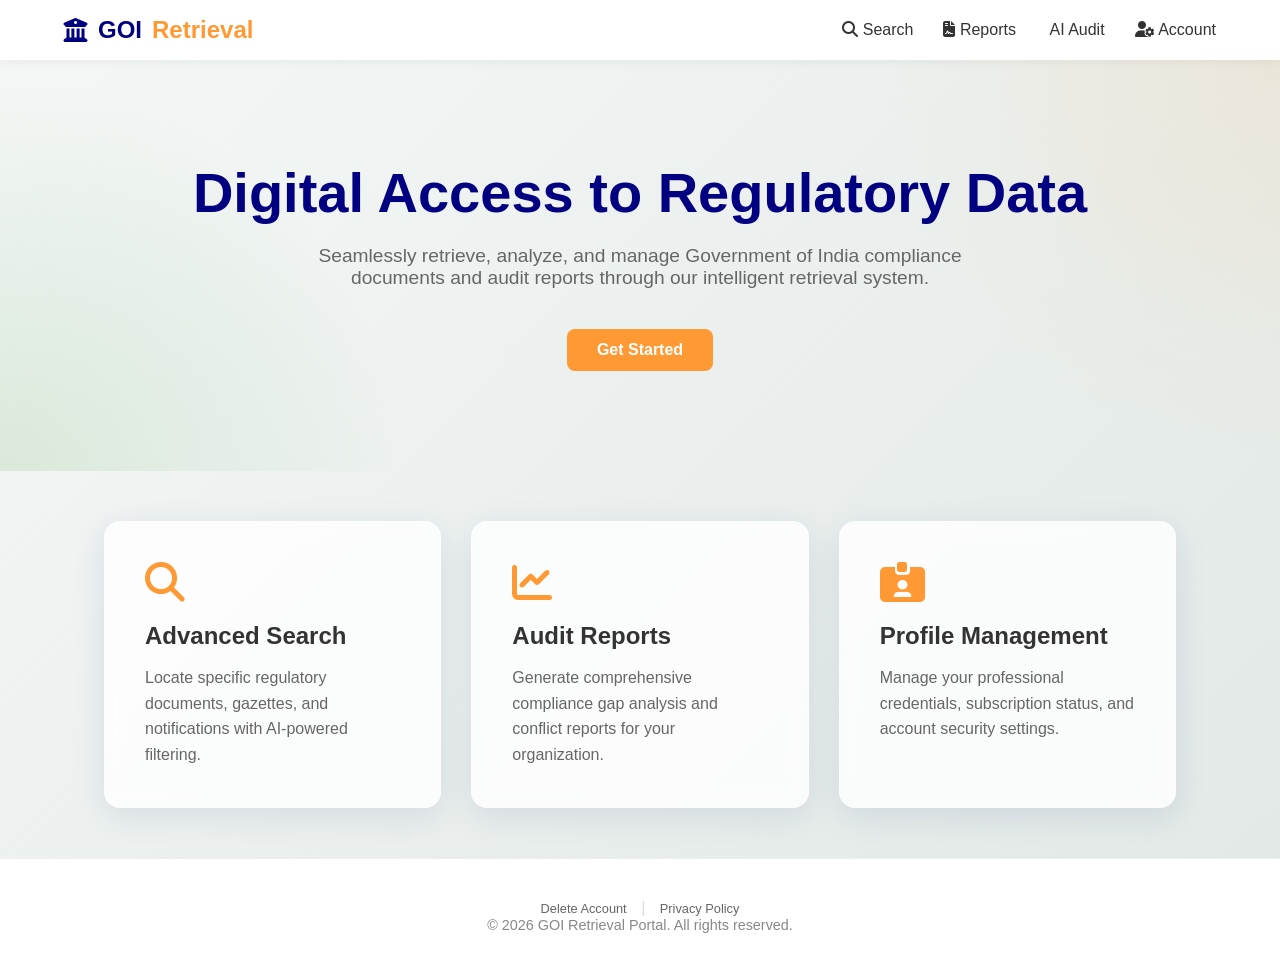
==== index.html @ 14712843 "Initial commit: GOI Retrieval Landing Page and Delete Account Flow" ====
<!DOCTYPE html>
<html lang="en">
<head>
    <meta charset="UTF-8">
    <meta name="viewport" content="width=device-width, initial-scale=1.0">
    <title>GOI Retrieval - Compliance & Regulatory Framework</title>
    <meta name="description" content="Access government of India's regulatory frameworks, audit reports, and compliance tools with ease.">
    <link rel="stylesheet" href="styles.css">
    <link rel="stylesheet" href="https://cdnjs.cloudflare.com/ajax/libs/font-awesome/6.4.0/css/all.min.css">
</head>
<body>
    <header>
        <a href="index.html" class="logo">
            <i class="fa-solid fa-building-columns"></i>
            GOI <span>Retrieval</span>
        </a>
        <nav>
            <ul>
                <li><a href="#"><i class="fa-solid fa-magnifying-glass"></i> Search</a></li>
                <li><a href="#"><i class="fa-solid fa-file-contract"></i> Reports</a></li>
                <li><a href="#"><i class="fa-solid fa-shield-check"></i> AI Audit</a></li>
                <li><a href="delete-account.html"><i class="fa-solid fa-user-gear"></i> Account</a></li>
            </ul>
        </nav>
    </header>

    <main>
        <section class="hero">
            <h1>Digital Access to Regulatory Data</h1>
            <p>Seamlessly retrieve, analyze, and manage Government of India compliance documents and audit reports through our intelligent retrieval system.</p>
            <div class="search-container">
                <!-- Search bar would go here in a full app -->
                <button class="btn btn-primary">Get Started</button>
            </div>
        </section>

        <section class="dashboard-grid">
            <div class="card glass">
                <i class="fa-solid fa-search"></i>
                <h3>Advanced Search</h3>
                <p>Locate specific regulatory documents, gazettes, and notifications with AI-powered filtering.</p>
            </div>
            <div class="card glass">
                <i class="fa-solid fa-chart-line"></i>
                <h3>Audit Reports</h3>
                <p>Generate comprehensive compliance gap analysis and conflict reports for your organization.</p>
            </div>
            <div class="card glass">
                <i class="fa-solid fa-id-card-clip"></i>
                <h3>Profile Management</h3>
                <p>Manage your professional credentials, subscription status, and account security settings.</p>
            </div>
        </section>
    </main>

    <footer>
        <div class="footer-links">
            <a href="delete-account.html" style="color: #666; text-decoration: none; font-size: 0.8rem; margin: 0 10px;">Delete Account</a>
            <span style="color: #ddd;">|</span>
            <a href="#" style="color: #666; text-decoration: none; font-size: 0.8rem; margin: 0 10px;">Privacy Policy</a>
        </div>
        <p>&copy; 2026 GOI Retrieval Portal. All rights reserved.</p>
    </footer>

    <script src="script.js"></script>
</body>
</html>
---- styles.css ----
:root {
    --primary: #FF9933; /* Saffron */
    --secondary: #138808; /* Green */
    --accent: #000080; /* Navy Blue */
    --background: #f4f7f6;
    --text: #333333;
    --white: #ffffff;
    --error: #e74c3c;
    --card-bg: rgba(255, 255, 255, 0.8);
    --shadow: 0 8px 32px 0 rgba(31, 38, 135, 0.1);
    --glass-border: rgba(255, 255, 255, 0.18);
}

* {
    margin: 0;
    padding: 0;
    box-sizing: border-box;
    font-family: 'Inter', -apple-system, BlinkMacSystemFont, 'Segoe UI', Roboto, sans-serif;
}

body {
    background: linear-gradient(135deg, #f4f7f6 0%, #e1e8e5 100%);
    color: var(--text);
    min-height: 100vh;
    display: flex;
    flex-direction: column;
}

/* Glassmorphism Utility */
.glass {
    background: var(--card-bg);
    backdrop-filter: blur(8px);
    -webkit-backdrop-filter: blur(8px);
    border: 1px solid var(--glass-border);
    border-radius: 16px;
    box-shadow: var(--shadow);
}

/* Header & Navigation */
header {
    background: var(--white);
    padding: 1rem 5%;
    display: flex;
    justify-content: space-between;
    align-items: center;
    position: sticky;
    top: 0;
    z-index: 1000;
    box-shadow: 0 2px 10px rgba(0,0,0,0.05);
}

.logo {
    display: flex;
    align-items: center;
    gap: 10px;
    font-size: 1.5rem;
    font-weight: 700;
    color: var(--accent);
    text-decoration: none;
}

.logo span {
    color: var(--primary);
}

nav ul {
    display: flex;
    list-style: none;
    gap: 30px;
}

nav a {
    text-decoration: none;
    color: var(--text);
    font-weight: 500;
    transition: color 0.3s;
}

nav a:hover {
    color: var(--primary);
}

/* Hero Section */
.hero {
    padding: 100px 5%;
    text-align: center;
    background: radial-gradient(circle at top right, rgba(255, 153, 51, 0.1), transparent 400px),
                radial-gradient(circle at bottom left, rgba(19, 136, 8, 0.1), transparent 400px);
}

.hero h1 {
    font-size: 3.5rem;
    margin-bottom: 20px;
    color: var(--accent);
}

.hero p {
    font-size: 1.2rem;
    color: #666;
    max-width: 700px;
    margin: 0 auto 40px;
}

/* Dashboard Cards */
.dashboard-grid {
    display: grid;
    grid-template-columns: repeat(auto-fit, minmax(300px, 1fr));
    gap: 30px;
    padding: 50px 5%;
    max-width: 1200px;
    margin: 0 auto;
}

.card {
    padding: 40px;
    transition: transform 0.3s, box-shadow 0.3s;
    cursor: pointer;
    text-decoration: none;
    color: inherit;
}

.card:hover {
    transform: translateY(-10px);
    box-shadow: 0 15px 45px rgba(0,0,0,0.1);
}

.card i {
    font-size: 2.5rem;
    color: var(--primary);
    margin-bottom: 20px;
    display: block;
}

.card h3 {
    font-size: 1.5rem;
    margin-bottom: 15px;
}

.card p {
    color: #666;
    line-height: 1.6;
}

/* Delete Account Page */
.container-sm {
    max-width: 600px;
    width: 90%;
    margin: 80px auto;
    padding: 40px;
}

.warning-box {
    background: rgba(231, 76, 60, 0.1);
    border-left: 5px solid var(--error);
    padding: 20px;
    margin-bottom: 30px;
    border-radius: 4px;
}

.form-group {
    margin-bottom: 25px;
}

.form-group label {
    display: block;
    margin-bottom: 8px;
    font-weight: 600;
}

input[type="text"], input[type="email"], textarea {
    width: 100%;
    padding: 12px 16px;
    border: 1px solid #ddd;
    border-radius: 8px;
    font-size: 1rem;
    transition: border-color 0.3s;
}

input:focus, textarea:focus {
    outline: none;
    border-color: var(--primary);
}

.btn {
    display: inline-block;
    padding: 12px 30px;
    border-radius: 8px;
    font-weight: 600;
    text-decoration: none;
    cursor: pointer;
    transition: all 0.3s;
    border: none;
    font-size: 1rem;
}

.btn-primary {
    background: var(--primary);
    color: white;
}

.btn-primary:hover {
    background: #e68a00;
}

.btn-danger {
    background: var(--error);
    color: white;
    width: 100%;
}

.btn-danger:hover {
    background: #c0392b;
}

.confirmation-input {
    background: #fff8f8;
    border-color: var(--error) !important;
}

/* Footer */
footer {
    margin-top: auto;
    padding: 40px 5%;
    text-align: center;
    background: #fff;
    border-top: 1px solid #eee;
}

footer p {
    color: #888;
    font-size: 0.9rem;
}

@media (max-width: 768px) {
    .hero h1 { font-size: 2.5rem; }
    nav ul { display: none; } /* Mobile menu would go here */
}
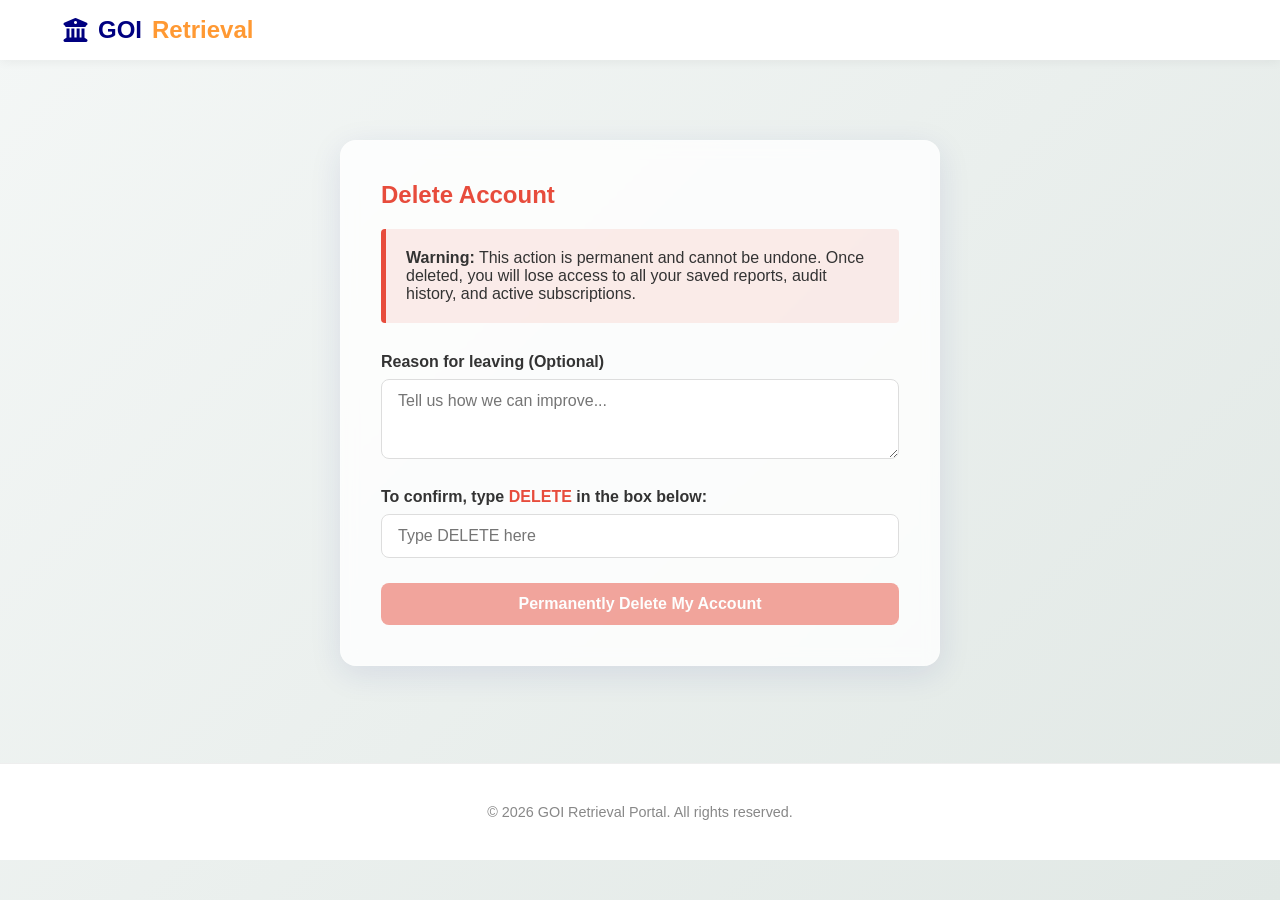
==== commit 6791bfb1: "Renamed delete-account.html to index.html to fix 404 on GitHub Pages root URL" ====
--- a/index.html
+++ b/index.html
@@ -3,62 +3,41 @@
 <head>
     <meta charset="UTF-8">
     <meta name="viewport" content="width=device-width, initial-scale=1.0">
-    <title>GOI Retrieval - Compliance & Regulatory Framework</title>
-    <meta name="description" content="Access government of India's regulatory frameworks, audit reports, and compliance tools with ease.">
+    <title>Delete Account - GOI Retrieval</title>
     <link rel="stylesheet" href="styles.css">
     <link rel="stylesheet" href="https://cdnjs.cloudflare.com/ajax/libs/font-awesome/6.4.0/css/all.min.css">
 </head>
 <body>
     <header>
-        <a href="index.html" class="logo">
+        <div class="logo">
             <i class="fa-solid fa-building-columns"></i>
             GOI <span>Retrieval</span>
-        </a>
-        <nav>
-            <ul>
-                <li><a href="#"><i class="fa-solid fa-magnifying-glass"></i> Search</a></li>
-                <li><a href="#"><i class="fa-solid fa-file-contract"></i> Reports</a></li>
-                <li><a href="#"><i class="fa-solid fa-shield-check"></i> AI Audit</a></li>
-                <li><a href="delete-account.html"><i class="fa-solid fa-user-gear"></i> Account</a></li>
-            </ul>
-        </nav>
+        </div>
     </header>
 
-    <main>
-        <section class="hero">
-            <h1>Digital Access to Regulatory Data</h1>
-            <p>Seamlessly retrieve, analyze, and manage Government of India compliance documents and audit reports through our intelligent retrieval system.</p>
-            <div class="search-container">
-                <!-- Search bar would go here in a full app -->
-                <button class="btn btn-primary">Get Started</button>
+    <main class="container-sm glass">
+        <h2 style="margin-bottom: 20px; color: var(--error);">Delete Account</h2>
+        
+        <div class="warning-box">
+            <p><strong>Warning:</strong> This action is permanent and cannot be undone. Once deleted, you will lose access to all your saved reports, audit history, and active subscriptions.</p>
+        </div>
+
+        <form id="deleteAccountForm">
+            <div class="form-group">
+                <label>Reason for leaving (Optional)</label>
+                <textarea rows="3" placeholder="Tell us how we can improve..."></textarea>
             </div>
-        </section>
 
-        <section class="dashboard-grid">
-            <div class="card glass">
-                <i class="fa-solid fa-search"></i>
-                <h3>Advanced Search</h3>
-                <p>Locate specific regulatory documents, gazettes, and notifications with AI-powered filtering.</p>
+            <div class="form-group">
+                <label>To confirm, type <span style="color: var(--error); font-weight: 800;">DELETE</span> in the box below:</label>
+                <input type="text" id="confirmText" placeholder="Type DELETE here">
             </div>
-            <div class="card glass">
-                <i class="fa-solid fa-chart-line"></i>
-                <h3>Audit Reports</h3>
-                <p>Generate comprehensive compliance gap analysis and conflict reports for your organization.</p>
-            </div>
-            <div class="card glass">
-                <i class="fa-solid fa-id-card-clip"></i>
-                <h3>Profile Management</h3>
-                <p>Manage your professional credentials, subscription status, and account security settings.</p>
-            </div>
-        </section>
+
+            <button type="submit" id="deleteBtn" class="btn btn-danger" disabled style="opacity: 0.5; cursor: not-allowed;">Permanently Delete My Account</button>
+        </form>
     </main>
 
-    <footer>
-        <div class="footer-links">
-            <a href="delete-account.html" style="color: #666; text-decoration: none; font-size: 0.8rem; margin: 0 10px;">Delete Account</a>
-            <span style="color: #ddd;">|</span>
-            <a href="#" style="color: #666; text-decoration: none; font-size: 0.8rem; margin: 0 10px;">Privacy Policy</a>
-        </div>
+    <footer style="margin-bottom: 40px;">
         <p>&copy; 2026 GOI Retrieval Portal. All rights reserved.</p>
     </footer>
 
